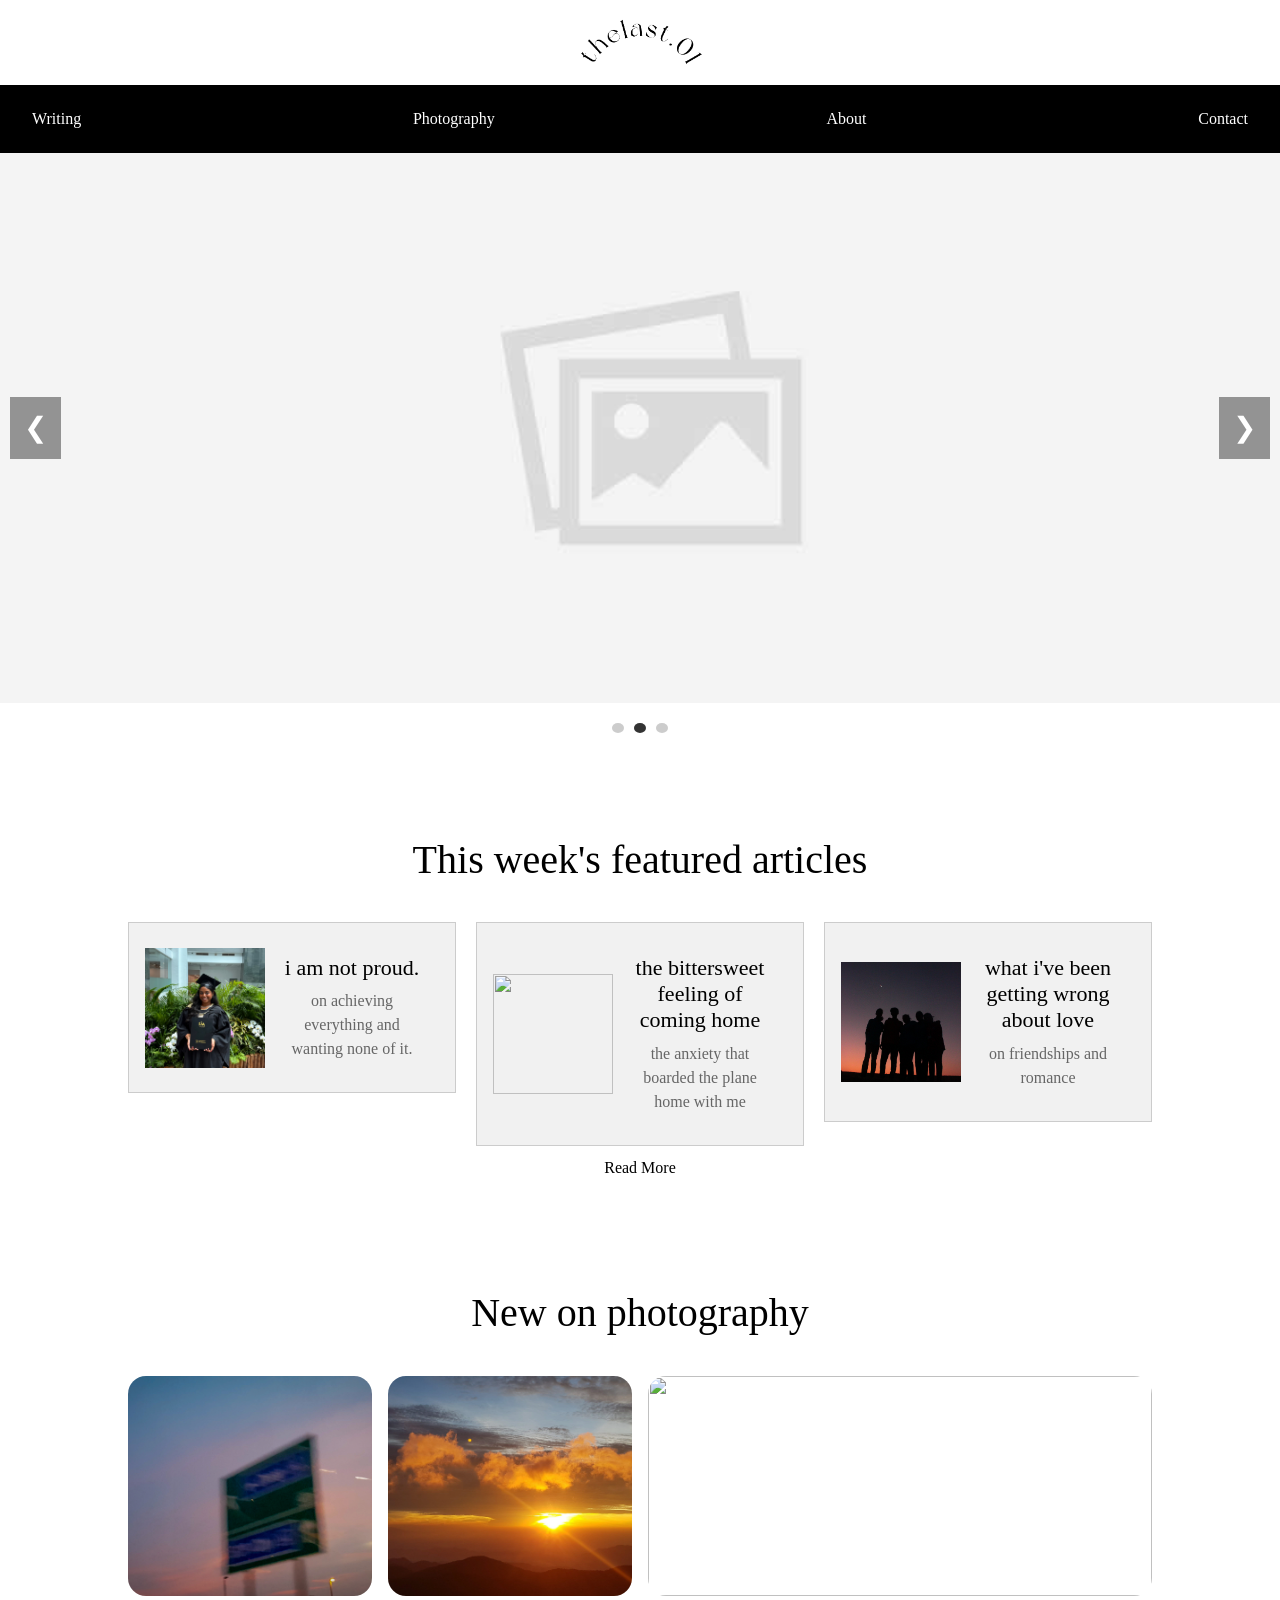
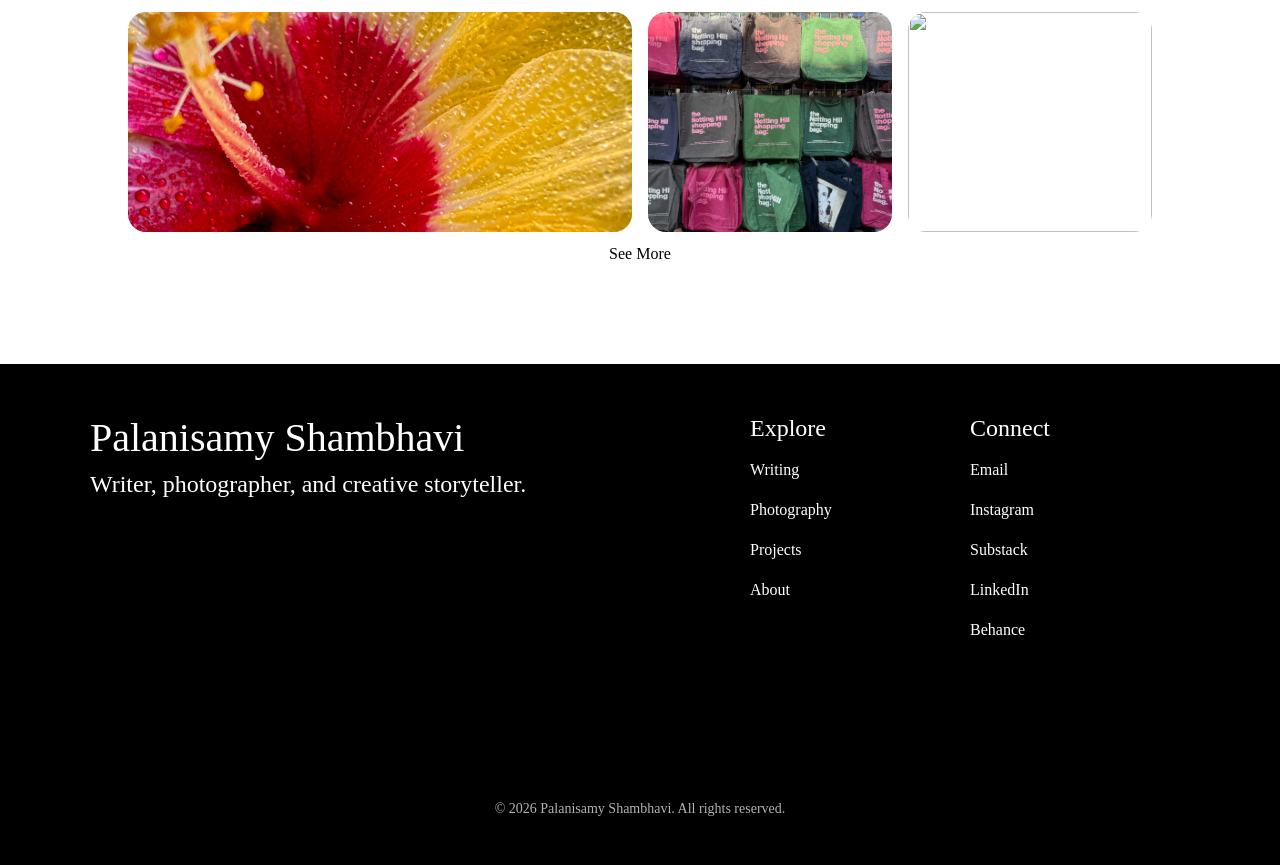
==== index.html @ 834d8fad "minor" ====
<!DOCTYPE html>
<html lang="en">
  <head>
    <meta charset="utf-8"/>
    <meta name="viewport" content="width=device-width, initial-scale=1">
    <!--Page title & logo-->
    <title> Home | TheLast.01 </title>
    <link rel="icon" type="image/png" href="assets/logos/favicon.png">
    <!--Stylesheet Import-->
      <!-- js import -->
      <!-- <script src="index.js"></script> -->
      <!-- css import -->
      <link href="universalJSCSSfiles/styles.css" rel="stylesheet"/>
      <!-- css import for navbar -->
      <link href="universalJSCSSfiles/navbar.css" rel="stylesheet"/>
      <!-- css import for footer -->
      <link href="universalJSCSSfiles/footer.css" rel="stylesheet"/>
      <!-- BOOTSTRAP -->
      <link rel="stylesheet" href="https://cdn.jsdelivr.net/npm/bootstrap@4.6.1/dist/css/bootstrap.min.css">
      <script src="https://cdn.jsdelivr.net/npm/jquery@3.6.0/dist/jquery.slim.min.js"></script>
      <script src="https://cdn.jsdelivr.net/npm/popper.js@1.16.1/dist/umd/popper.min.js"></script>
      <script src="https://cdn.jsdelivr.net/npm/bootstrap@4.6.1/dist/js/bootstrap.bundle.min.js"></script>
      <!-- for navbar-->
      <!-- <link rel="stylesheet" href="https://cdnjs.cloudflare.com/ajax/libs/font-awesome/4.7.0/css/font-awesome.min.css"> -->
  </head>

  <body>
    <div>

      <!-- duplicate across ALL index.html pages -->
      <div>
        <!-- logo at the top of the page -->
        <div>
          <a href="index.html">
            <img src="assets/logos/websiteLogo.png" alt="" class="site-logo">
          </a>
        </div>

        <!-- introduce other pages in navBar-->
        <div></div>
        <nav>
          <ul class="navbar">
            <!-- might not include the following page later -->
            <!-- <a href="resume/index.html">resume</a> -->
            <li><a href="writing/index.html">Writing</a></li>
            <li><a href="photography/index.html">Photography</a></li>
            <!-- <li class="dropdown">
              <a href="projects/index.html">Projects</a>
              <div class="dropdown-content">
                <a href="#">Link 1</a>
                <a href="#">Link 2</a>
                <a href="#">Link 3</a>
              </div>
            </li> -->
            <li><a href="about/index.html">About</a></li>
            <li><a href="contact/index.html">Contact</a></li>
          </ul>
        </nav>
      </div>


      <!-- carousel -->
      <div class="carousel">

        <div class="carousel-track">

          <a class="slide" href="writing/index.html">
            <img src="placeholder.jpg" alt="">
          </a>

          <a class="slide" href="photography/index.html">
            <img src="placeholder.jpg" alt="">
          </a>

          <a class="slide" href="projects/index.html">
            <img src="placeholder.jpg" alt="">
          </a>

        </div>

        <button class="arrow prev">&#10094;</button>
        <button class="arrow next">&#10095;</button>

      </div>
      <div class="carousel-dots"></div>
      <!-- js import -->
      <script src="carousel.js"></script>

      <!-- rearrange writing, photography, and projects section as you deem fit -->
      <!-- best writing -->

      <div class="main-body">
        <div class="gap-format"></div>

        <div class="homepage-sections">
          <h1>This week's featured articles</h1>
        </div>

        <div class="writing-grid">

          <a href="writing/index.html">
          <div class="writing-pair">
            <img src="writing/assets/IMG_5213.jpeg">
            <div class="writing-desc">
              <h4>i am not proud.</h4>
              <h4> </h4>
              <p>on achieving everything and wanting none of it.</p>
            </div>
          </div>
        </a>

        <a href="writing/index.html">
          <div class="writing-pair">
            <img src="writing/assets/IMG_2825.jpg">
            <div class="writing-desc">
              <h4>the bittersweet feeling of coming home</h4>
              <p>the anxiety that boarded the plane home with me</p>
            </div>
          </div>
        </a>

          <a href="writing/index.html">
          <div class="writing-pair">
            <img src="writing/assets/IMG_9110.jpg">
            <div class="writing-desc">
              <h4>what i've been getting wrong about love</h4>
              <p>on friendships and romance</p>
            </div>
          </div>
        </a>

        </div>

<div class="see-more">
        <a href="writing/index.html">
          <p> Read More </p>
        </a>
      </div>

        <!-- best photography -->
        <!-- limit to 5 photos for now -->
        <!-- follow same layout of 1 portrait, 4 landscapes -->
        <div class="gap-format"></div>
        <div class="homepage-sections">
          <h1>New on photography</h1>
        </div>
        <!-- add the featured images and respective links -->
        <section class="featured-grid">

          <!-- row 1 -->
          <div class="photo square">
            <img src="photography/assets/9.jpg">
          </div>

          <div class="photo square">
            <img src="photography/assets/12.jpg">
          </div>

          <div class="photo landscape">
            <img src="photography/assets/14.jpg">
          </div>

          <!-- row 2 -->
          <div class="photo landscape">
            <img src="photography/assets/32.jpg">
          </div>

          <div class="photo square">
            <img src="photography/assets/20.jpeg">
          </div>

          <div class="photo square">
            <img src="photography/assets/29.jpg">
          </div>

        </section>

        <div class="see-more">
                <a href="photography/index.html">
                  <p> See More </p>
                </a>
              </div>

              <div class="gap-format"></div>


        <!-- best projects -->
        <!-- <div class="homepage-sections">
          <h1>Latest Projects</h1>
        </div>
        <div class="projects-grid">
          <a>
            <img src="placeholder.jpg" alt="">
            <h5>caption</h5>
          </a>
          <a>
            <img src="placeholder.jpg" alt="">
            <h5>caption</h5>
          </a>
          <a>
            <img src="placeholder.jpg" alt="">
            <h5>caption</h5>
          </a>
        </div>
        <div>
          <a href="projects/index.html"><h4> explore more  </h4></a>
        </div> -->

        <!-- contact -->
        <!-- <div class="homepage-sections">
          <h1>Talk To Me</h1>
        </div>
        <h4>email</h4> -->
      </div>


    </div>

  </body>

  <footer class="footer">

    <div class="footer-container">

      <div class="footer-column">
        <h1>Palanisamy Shambhavi</h1>
        <h4>Writer, photographer, and creative storyteller.</h4>
      </div>

      <div class="footer-column explore">
        <h4>Explore</h4>
          <p><a href="/writing">Writing</a></p>
          <p><a href="/photography">Photography</a></p>
          <p><a href="/projects">Projects</a></p>
          <p><a href="/about">About</a></p>
      </div>

      <div class="footer-column connect">
        <h4>Connect</h4>
          <p><a href="mailto:p.shambhavi.01@gmail.com">Email</a></p>
          <p><a href="https://www.instagram.com/thelast.01?igsh=a3dubzdybmFxbXIz">Instagram</a></p>
          <p><a href="https://substack.com/@theangrydaughter/posts">Substack</a></p>
          <p><a href="https://www.linkedin.com/in/shambhavi912/">LinkedIn</a></p>
          <p><a href="https://www.behance.net/shambhapalanis">Behance</a></p>
      </div>



    </div>

    <!-- <div class="socials">
      <img src="assets/socialMedia/email.png" alt="">
      <img src="assets/socialMedia/linkedin.png" alt="">
      <img src="assets/socialMedia/instagram.png" alt="">
      <img src="assets/socialMedia/youtube.png" alt="">
    </div> -->

    <div class="footer-bottom">
      <p>© 2026 Palanisamy Shambhavi. All rights reserved.</p>
    </div>

  </footer>

</html>
---- universalJSCSSfiles/styles.css ----
/* apply across all pages */
*
{
  font-family: serif, Times New Roman, Georgia;
  color: black;
  text-align: center;
  box-sizing: border-box;
}
body {
  font-family: "Inter", sans-serif;
  /* scolor: #1a1a1a; */
  line-height: 1.6;
  margin: 0;
  padding: 0;
  overflow-x: hidden;/* optional: hides horizontal overflow */
}

h1, h2, h3 {
  font-family: "Dream Avenue", serif;
}

html
{
  scroll-behavior: smooth;
  height: 100%;
  margin: 0;
  padding: 0;
  overflow-x: hidden;/* optional: hides horizontal overflow */
}


/* website logo styling */
.site-logo {
  width: 10%;   /* adjust size */
  height: auto;   /* keeps proportions */
}

/* carousel styling */
.carousel {
  position: relative;
  width: 100%;
  overflow: hidden;
}

.carousel-track {
  display: flex;
  scroll-behavior: smooth;
  overflow-x: hidden;

}


.slide {
  min-width: 100%;

  flex-shrink: 0;

}

.slide img {
  width: 100%;
  height: 550px;
  object-fit: cover;
  display: block;
}

/* arrows */

.arrow {
  position: absolute;
  top: 50%;
  transform: translateY(-50%);
  font-size: 28px;
  background: rgba(0,0,0,0.4);
  color: white;
  border: none;
  padding: 10px 14px;
  cursor: pointer;
}

.prev { left: 10px; }
.next { right: 10px; }

/* dots */

.carousel-dots {
  display: flex;
  justify-content: center;
  margin: 15px 0;
}

.carousel-dots button {
  width: 10px;
  height: 10px;
  border-radius: 50%;
  border: none;
  margin: 5px;
  background: #ccc;
  cursor: pointer;
}

.carousel-dots button.active {
  background: #333;
}



            .main-body
            {
              width: 80%;
              margin: 0 auto;

            }
            .gap-format
            {
              /* background: pink; */
              padding-top: 8vh;
            }

/* homepage sections styling */
            .homepage-sections{
              width: 100%;
              /* border-top: 1px solid grey;
              border-bottom: 1px solid grey; */
              padding: 1%;
              padding-bottom: 3%;
            /* margin: 1%; */
            /* background: blue; */
            }


/* final writing styling */
        .writing-grid {
          display: grid;
          grid-template-columns: repeat(3, 1fr);
          gap: 20px;
          /* background: yellow; */
          /* margin: 1%; */
        }

        .writing-pair {
          display: grid;
          grid-template-columns: 120px 1fr;
          align-items: center;

          border: 1px solid #ccc;
          padding: 5%;
          background-color: #f1f1f1;

          overflow: hidden;
        }

        .writing-pair:hover {
          border-color: red;
        }

        .writing-pair img {
          width: 120px;
          height: 120px;
          object-fit: cover;
          display: block;
        }

        .writing-desc {
          padding: 15px;
          text-align: left;
        }

        .writing-desc h4 {
          margin: 0 0 8px;
          font-size: 22px;
        }

        .writing-desc p {
          margin: 0;
          font-size: 16px;
          color: #666;
        }

        .see-more
        {
          padding: 1%;

          /* background: pink; */
        }




/* final image styling */
            .featured-grid {
              display: grid;

              grid-template-columns: repeat(4, 1fr);
              grid-auto-rows: 220px;

              gap: 16px;

              /* background: purple; */
            }

            /* image cards */
            .photo {
              overflow: hidden;
              border-radius: 18px;
            }

            /* images */
            .photo img {
              width: 100%;
              height: 100%;
              object-fit: cover;

              display: block;

              transition: transform 0.4s ease;
            }

            .photo:hover img {
              transform: scale(1.05);
            }

            /* shapes */

            .square {
              grid-column: span 1;
            }

            .landscape {
              grid-column: span 2;
            }





/* projects grid styling */
/* .projects-grid
{
  display: grid;
  gap: 5%;
  grid-template-columns: auto auto auto;
  padding-top: 20px;
  padding-bottom: 50px;
}
.projects-grid img {
  width: 100%;
} */





/* about page */
/* .about-page{
  max-width:1100px;
  margin:auto;
  padding:60px 20px;
  line-height:1.6;
}

.about-hero{
  text-align:center;
  margin-bottom:60px;
}

.about-hero h1{
  font-size:42px;
  margin-bottom:10px;
}

.about-hero p{
  font-size:18px;
  color:#666;
}

.about-content{
  display:flex;
  gap:50px;
  align-items:center;
  margin-bottom:70px;
}

.about-image img{
  width:300px;
  border-radius:6px;
}

.about-text h2{
  margin-bottom:15px;
}

.about-text p{
  margin-bottom:15px;
  color:#444;
}

.about-work{
  display:grid;
  grid-template-columns:repeat(3,1fr);
  gap:40px;
}

.work-item h3{
  margin-bottom:10px;
}

.work-item p{
  color:#555;
}


@media(max-width:900px){

.about-content{
  flex-direction:column;
  text-align:center;
}

.about-work{
  grid-template-columns:1fr;
}

} */


/* contact page */
/* .contact-page {
  padding: 80px 20px;
}

.contact-container {
  max-width: 700px;
  margin: auto;
}

.contact-container h1 {
  font-size: 36px;
  margin-bottom: 15px;
}

.contact-intro {
  margin-bottom: 40px;
  color: #555;
  line-height: 1.6;
}


.contact-links {
  display: flex;
  flex-direction: column;
  gap: 20px;
}

.contact-item {
  display: block;
  padding: 20px;
  border: 1px solid #eee;
  text-decoration: none;
  color: black;
  transition: 0.2s;
}

.contact-item span {
  display: block;
  font-size: 14px;
  color: #666;
  margin-top: 5px;
}

.contact-item:hover {
  background: #f6f6f6;
  transform: translateX(4px);
} */
---- universalJSCSSfiles/navbar.css ----
/* apply across all pages */
*
{
  font-family: serif, Times New Roman, Georgia;
  color: black;
  text-align: center;
}
html
{
  scroll-behavior: smooth;
  height: 100%;
}

/* navigation bar styling */
.navbar {
  list-style-type: none;
  margin: 0;
  padding: 0;
  background-color: black;
  display: flex;
  position: fixed;
  top: 0;
  width: 100%;
}

.navbar li a {
  display: block;
  color: white;
  padding: 14px 16px;
  text-decoration: none;
}

li {
  float: left;
}

/* this isnt working though, check it later */
@media screen and (max-width: 600px) {
  ul.navbar li.right,
  ul.navbar li {float: none;}
}

li a, .dropbtn {
  display: inline-block;
  color: white;
  text-align: center;
  padding: 14px 16px;
  text-decoration: none;
}

li a:hover, .dropdown:hover .dropbtn {
  background-color: grey;
}

li.dropdown {
  display: inline-block;
}

.dropdown-content {
  display: none;
  position: absolute;
  background-color: #f9f9f9;
  min-width: 160px;
  box-shadow: 0px 8px 16px 0px rgba(0,0,0,0.2);
  z-index: 1;
}

.dropdown-content a {
  /* fontColor: red; */
  padding: 12px 16px;
  text-decoration: none;
  display: block;
  text-align: left;
}

.dropdown-content a:hover {background-color: yellow;}

.dropdown:hover .dropdown-content {
  display: block;
}
---- universalJSCSSfiles/footer.css ----
.footer {
  background-color: black;
  color: white;
  padding: 50px 0px 30px 0px;
  text-align: left !important; /* forces it */
}

.footer-container {
  max-width: 1100px;
  margin: auto;
  display: flex;
  justify-content: space-between;
}

.footer-container h1,
.footer-container h4,
.footer-container p,
.footer-container li,
.footer-container a,
.footer-bottom p {
  color: white;
}

.footer-column{
  background-color: black;
  width: 60%;
  text-align: left !important;
}
.footer-column,
.footer-column.explore,
.footer-column.connect
{
margin-bottom: 100px; /* adds 20px space below only */
}
.footer-column * {
  text-align: left; /* aligns everything inside, including grid children */
}

.footer-column ul li {
  text-align: left;
}
.footer-column h3,
.footer-column h4 {
  margin-bottom: 15px;
}

.footer-column p {
  max-width: 250px;
}

.footer-column ul {
  list-style: none;
  padding: 0;
  margin: 0;
}
.footer-column li {
  margin-bottom: 8px;
}

.footer-column a {
  color: white;
  text-decoration: none;
}

.footer-column a:hover {
  text-decoration: underline;
}

.footer-column.explore{
  background-color: black;
  width: 20%;
}
/* Explore section: everything in one row */
.footer-column.explore ul {
  display: grid;
  /* grid-template-columns: repeat(4, auto); */
  gap: 30px;
}

.footer-column.connect{
  background-color: black;
  width: 20%;
}
/* Connect section: 3 items first row, 2 second row */
.footer-column.connect ul {
  display: grid;
  /* grid-template-columns: repeat(3, auto); */
  gap: 30px;
}

.footer-bottom {
  text-align: center;
  margin-top: 40px;
  font-size: 14px;
  opacity: 0.7;
}
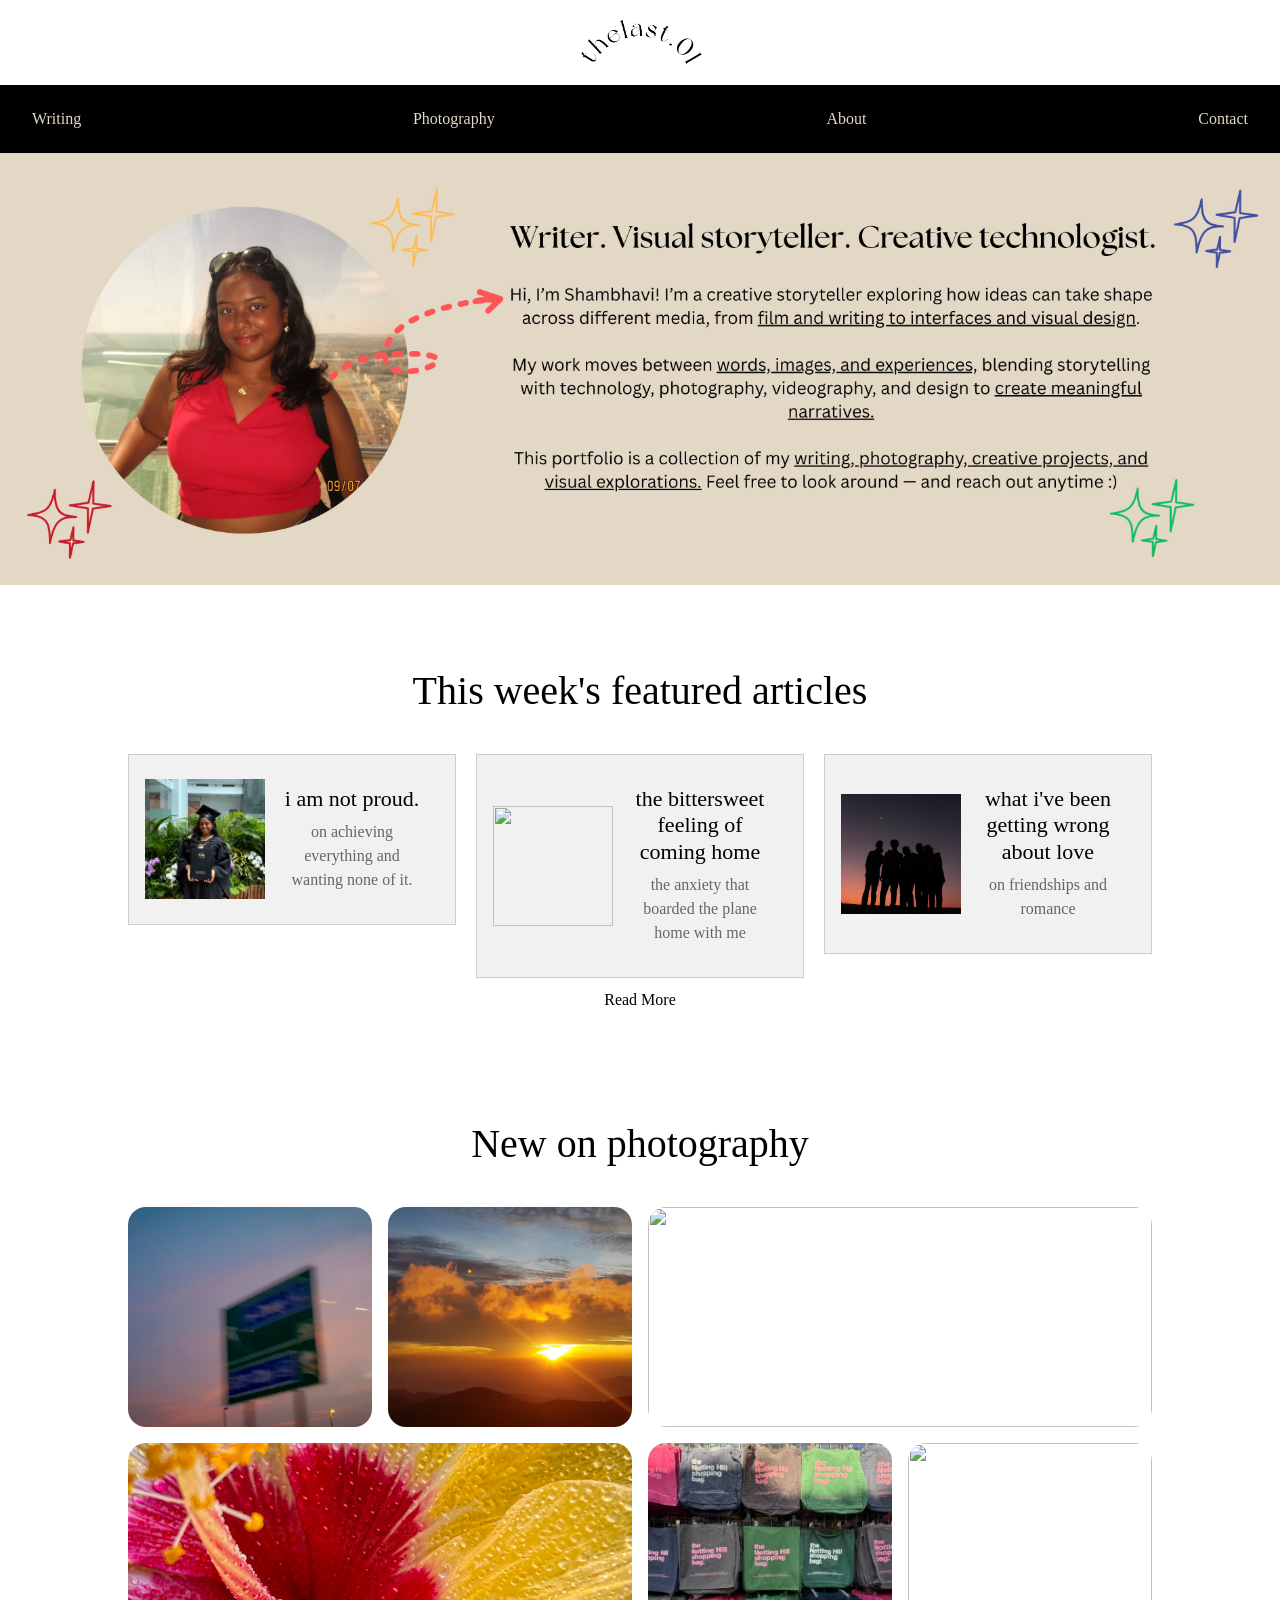
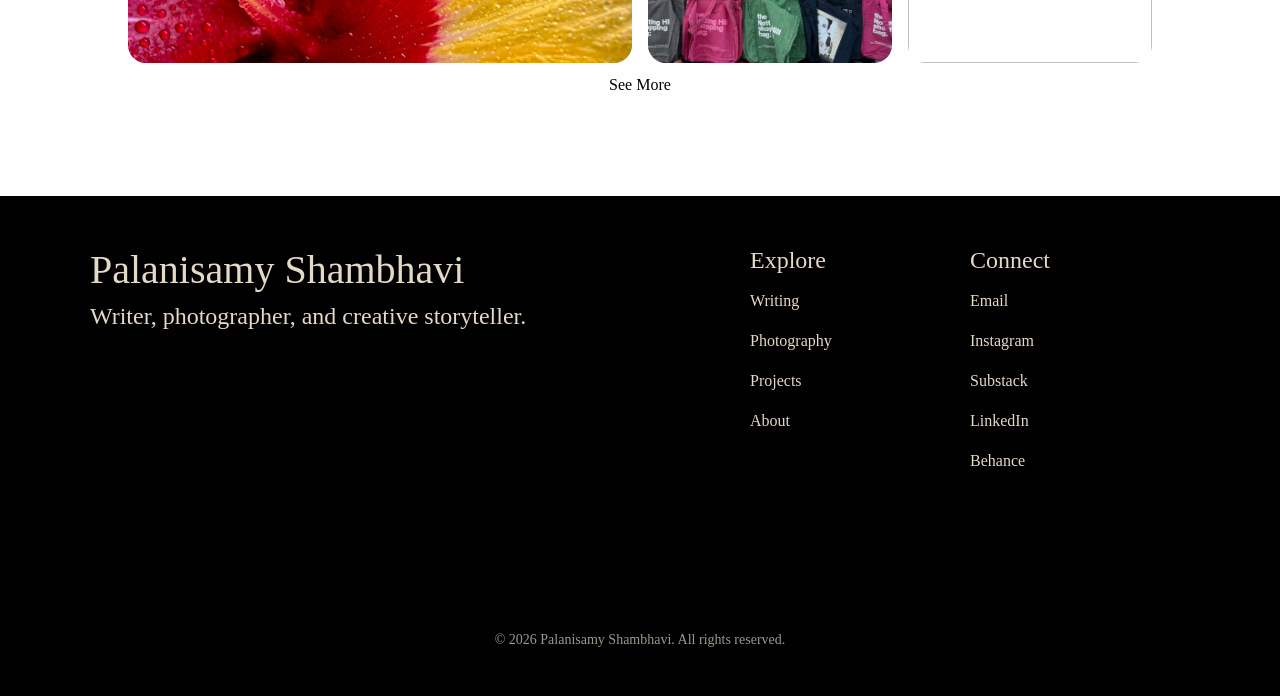
==== commit 586c3e90: "homepage edits added banner edited colour scheme" ====
--- a/index.html
+++ b/index.html
@@ -61,12 +61,12 @@
 
 
       <!-- carousel -->
-      <div class="carousel">
+      <!-- <div class="carousel">
 
         <div class="carousel-track">
 
           <a class="slide" href="writing/index.html">
-            <img src="placeholder.jpg" alt="">
+            <img src="banner.png" alt="">
           </a>
 
           <a class="slide" href="photography/index.html">
@@ -84,8 +84,11 @@
 
       </div>
       <div class="carousel-dots"></div>
-      <!-- js import -->
-      <script src="carousel.js"></script>
+      <script src="carousel.js"></script> -->
+
+      <div class="homepageImage">
+        <img src="banner.jpeg" alt="Homepage banner">
+      </div>
 
       <!-- rearrange writing, photography, and projects section as you deem fit -->
       <!-- best writing -->
--- a/universalJSCSSfiles/styles.css
+++ b/universalJSCSSfiles/styles.css
@@ -103,8 +103,17 @@
   background: #333;
 }
 
-
-
+            .homepageImage {
+              width: 100%;
+              overflow: hidden;
+            }
+
+            .homepageImage img {
+              width: 100%;
+              height: auto;
+              display: block;
+              object-fit: contain;
+            }
             .main-body
             {
               width: 80%;
--- a/universalJSCSSfiles/navbar.css
+++ b/universalJSCSSfiles/navbar.css
@@ -25,7 +25,7 @@
 
 .navbar li a {
   display: block;
-  color: white;
+  color: #e4d8c6;
   padding: 14px 16px;
   text-decoration: none;
 }
@@ -42,7 +42,7 @@
 
 li a, .dropbtn {
   display: inline-block;
-  color: white;
+  color: #e4d8c6;
   text-align: center;
   padding: 14px 16px;
   text-decoration: none;
--- a/universalJSCSSfiles/footer.css
+++ b/universalJSCSSfiles/footer.css
@@ -3,7 +3,7 @@
 
 .footer {
   background-color: black;
-  color: white;
+  color: #e4d8c6;
   padding: 50px 0px 30px 0px;
   text-align: left !important; /* forces it */
 }
@@ -21,7 +21,7 @@
 .footer-container li,
 .footer-container a,
 .footer-bottom p {
-  color: white;
+  color: #e4d8c6;
 }
 
 .footer-column{
@@ -61,7 +61,7 @@
 }
 
 .footer-column a {
-  color: white;
+  color: #e4d8c6;
   text-decoration: none;
 }
 
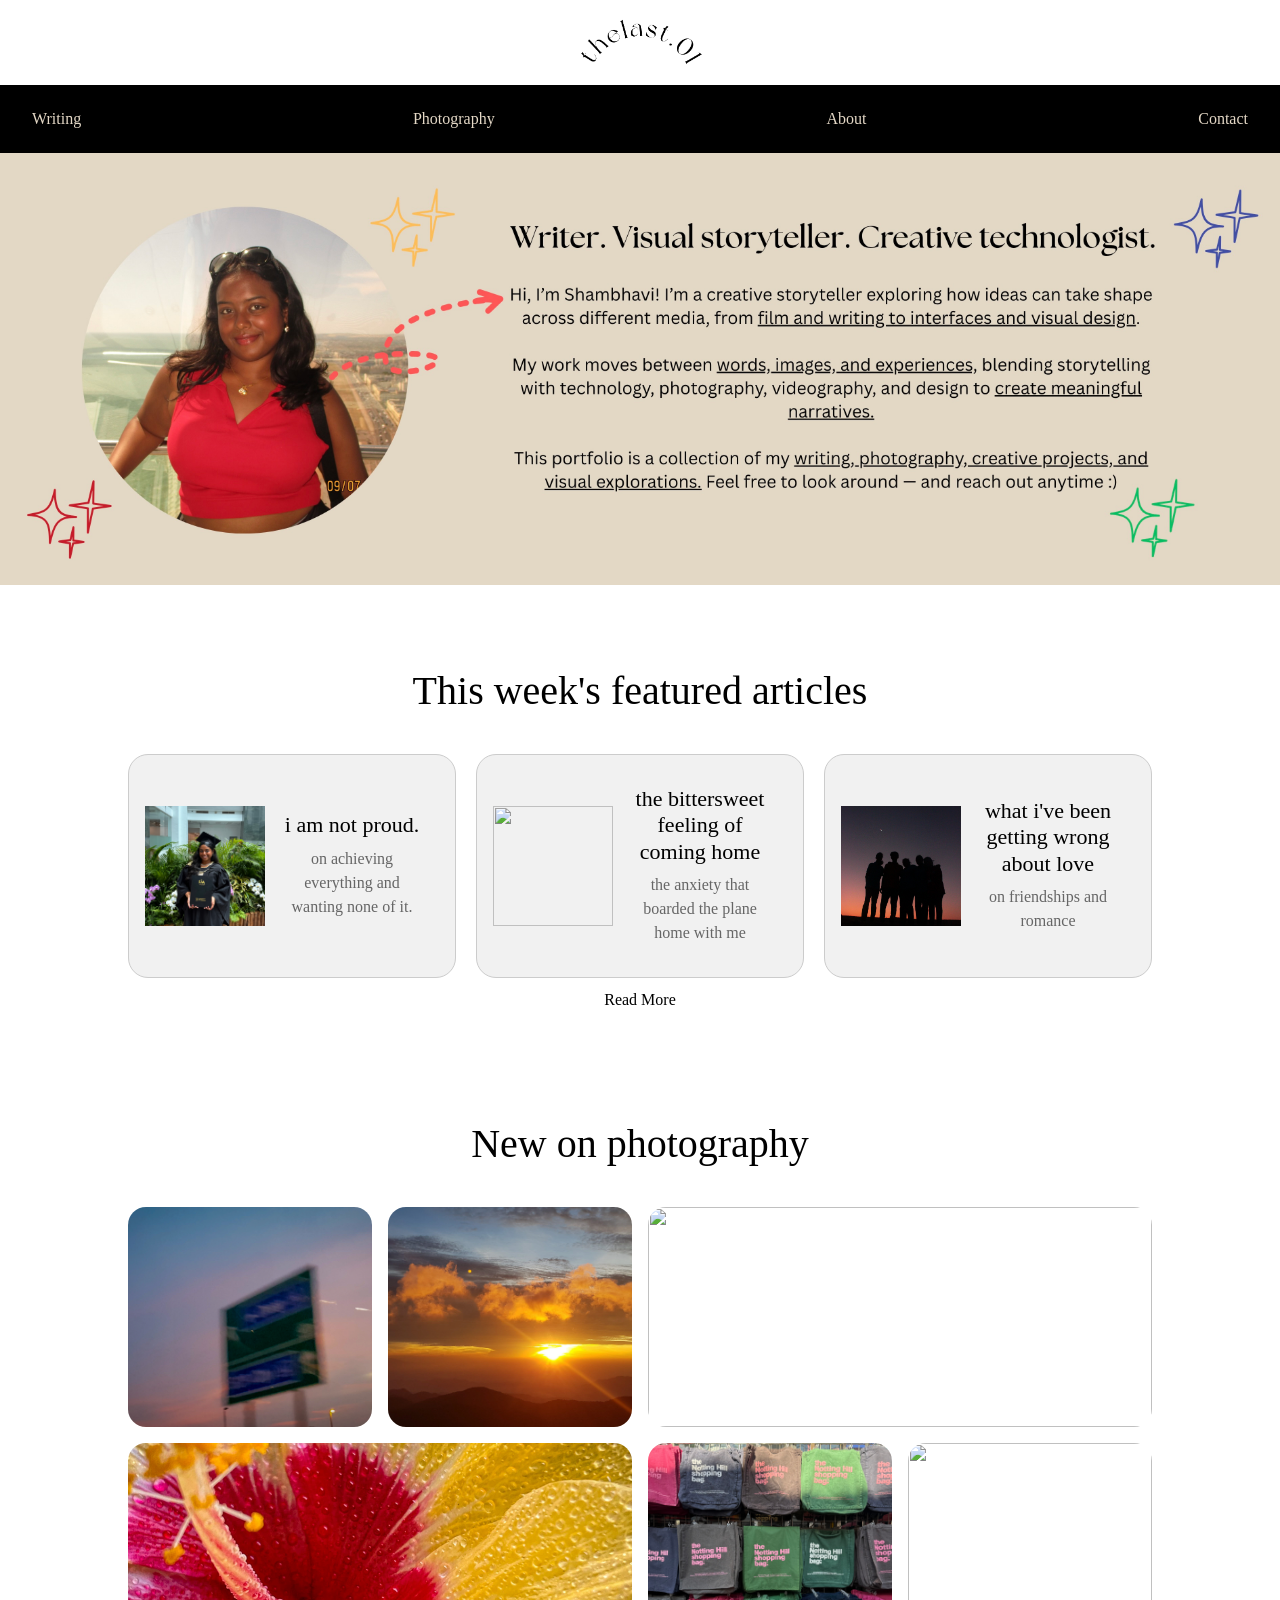
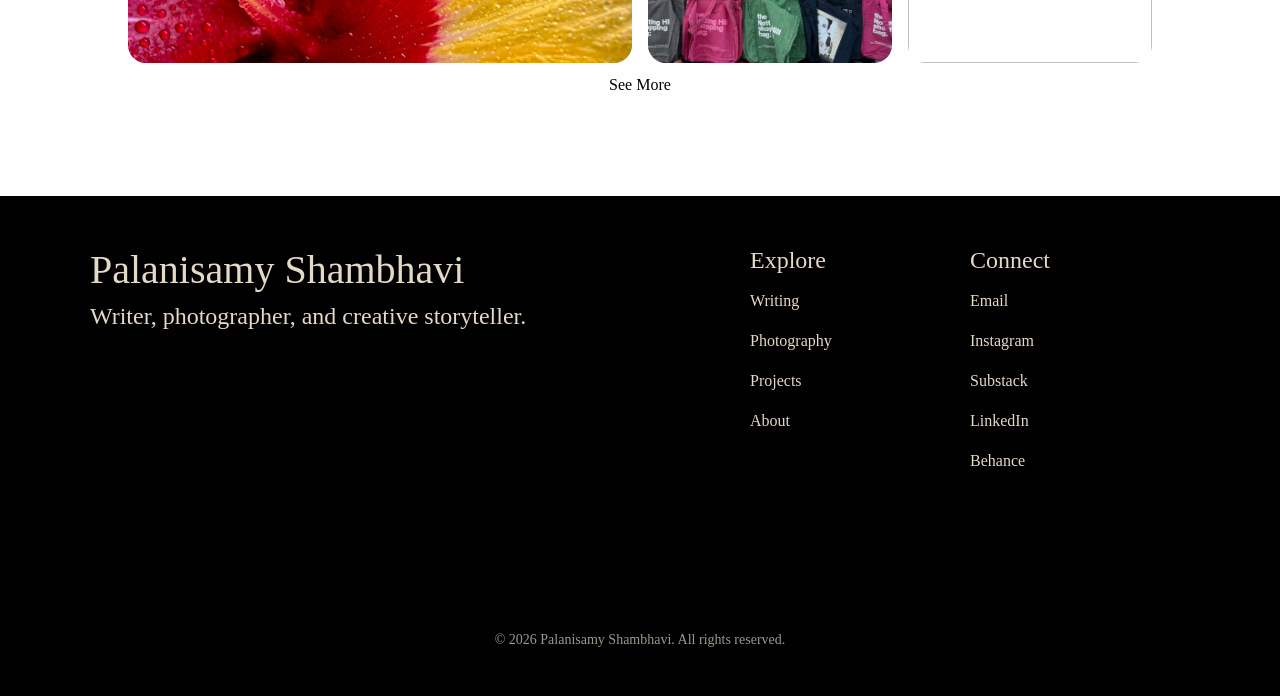
==== commit 9fb04f95: "more homepage edits" ====
--- a/index.html
+++ b/index.html
@@ -9,7 +9,7 @@
     <link rel="icon" type="image/png" href="assets/logos/favicon.png">
     <!--Stylesheet Import-->
       <!-- js import -->
-      <!-- <script src="index.js"></script> -->
+      <script src="index.js"></script>
       <!-- css import -->
       <link href="universalJSCSSfiles/styles.css" rel="stylesheet"/>
       <!-- css import for navbar -->
@@ -102,38 +102,49 @@
 
         <div class="writing-grid">
 
-          <a href="writing/index.html">
-          <div class="writing-pair">
+          <div class="writing-pair" data-id="0">
             <img src="writing/assets/IMG_5213.jpeg">
             <div class="writing-desc">
               <h4>i am not proud.</h4>
-              <h4> </h4>
               <p>on achieving everything and wanting none of it.</p>
             </div>
           </div>
-        </a>
-
-        <a href="writing/index.html">
-          <div class="writing-pair">
+
+          <div class="writing-pair" data-id="1">
             <img src="writing/assets/IMG_2825.jpg">
             <div class="writing-desc">
               <h4>the bittersweet feeling of coming home</h4>
               <p>the anxiety that boarded the plane home with me</p>
             </div>
           </div>
-        </a>
-
-          <a href="writing/index.html">
-          <div class="writing-pair">
+
+          <div class="writing-pair" data-id="2">
             <img src="writing/assets/IMG_9110.jpg">
             <div class="writing-desc">
               <h4>what i've been getting wrong about love</h4>
               <p>on friendships and romance</p>
             </div>
           </div>
-        </a>
-
-        </div>
+
+        </div>
+
+        <div id="modal" class="modal">
+  <div class="modal-content">
+
+    <span id="closeBtn" class="close">&times;</span>
+
+    <h2 id="modalTitle"></h2>
+    <p id="modalSubtitle" class="subtitle"></p>
+    <p id="modalDate" class="date"></p>
+    <div id="modalBody"></div>
+
+    <a id="modalLink" target="_blank" class="cta">
+      Read on Substack →
+    </a>
+
+  </div>
+</div>
+
 
 <div class="see-more">
         <a href="writing/index.html">
@@ -150,31 +161,37 @@
         </div>
         <!-- add the featured images and respective links -->
         <section class="featured-grid">
-
+<!-- the captions arent working -->
           <!-- row 1 -->
           <div class="photo square">
             <img src="photography/assets/9.jpg">
+            <div class="caption">Caption 1</div>
           </div>
 
           <div class="photo square">
             <img src="photography/assets/12.jpg">
+            <div class="caption">Caption 2</div>
           </div>
 
           <div class="photo landscape">
             <img src="photography/assets/14.jpg">
+            <div class="caption">Caption 3</div>
           </div>
 
           <!-- row 2 -->
           <div class="photo landscape">
             <img src="photography/assets/32.jpg">
+            <div class="caption">Caption 4</div>
           </div>
 
           <div class="photo square">
             <img src="photography/assets/20.jpeg">
+            <div class="caption">Caption 5</div>
           </div>
 
           <div class="photo square">
             <img src="photography/assets/29.jpg">
+            <div class="caption">Caption 6</div>
           </div>
 
         </section>
--- a/universalJSCSSfiles/styles.css
+++ b/universalJSCSSfiles/styles.css
@@ -151,6 +151,7 @@
           display: grid;
           grid-template-columns: 120px 1fr;
           align-items: center;
+          border-radius: 20px;
 
           border: 1px solid #ccc;
           padding: 5%;
@@ -160,7 +161,9 @@
         }
 
         .writing-pair:hover {
-          border-color: red;
+          border: 5px solid #ccc;
+          border-color: #e4d8c6;
+          border-radius: 20px;
         }
 
         .writing-pair img {
@@ -239,8 +242,20 @@
               grid-column: span 2;
             }
 
-
-
+            /* the caption styling isnt wokring lol */
+
+            .caption {
+              /* position: absolute;
+              bottom: 10px;
+              left: 10px; */
+
+              color: black;
+              font-size: 140px;
+
+              /* background: rgba(0,0,0,0.4); */
+              padding: 4px 8px;
+              /* border-radius: 4px; */
+            }
 
 
 /* projects grid styling */
@@ -381,3 +396,47 @@
   background: #f6f6f6;
   transform: translateX(4px);
 } */
+
+
+
+/* for the writing popuo modalLink */
+
+.modal {
+  position: fixed;
+  top: 0;
+  left: 0;
+
+  width: 100%;
+  height: 100%;
+
+  background: rgba(0,0,0,0.7);
+
+  display: none;
+
+  justify-content: center;
+  align-items: center;
+
+  z-index: 9999;
+}
+
+.modal.show {
+  display: flex;
+}
+
+.modal-content {
+  background: white;
+
+  width: 80%;
+  max-width: 700px;
+
+  padding: 2rem;
+
+  max-height: 90vh;
+
+  overflow-y: auto;
+}
+
+.close {
+  cursor: pointer;
+  font-size: 2rem;
+}
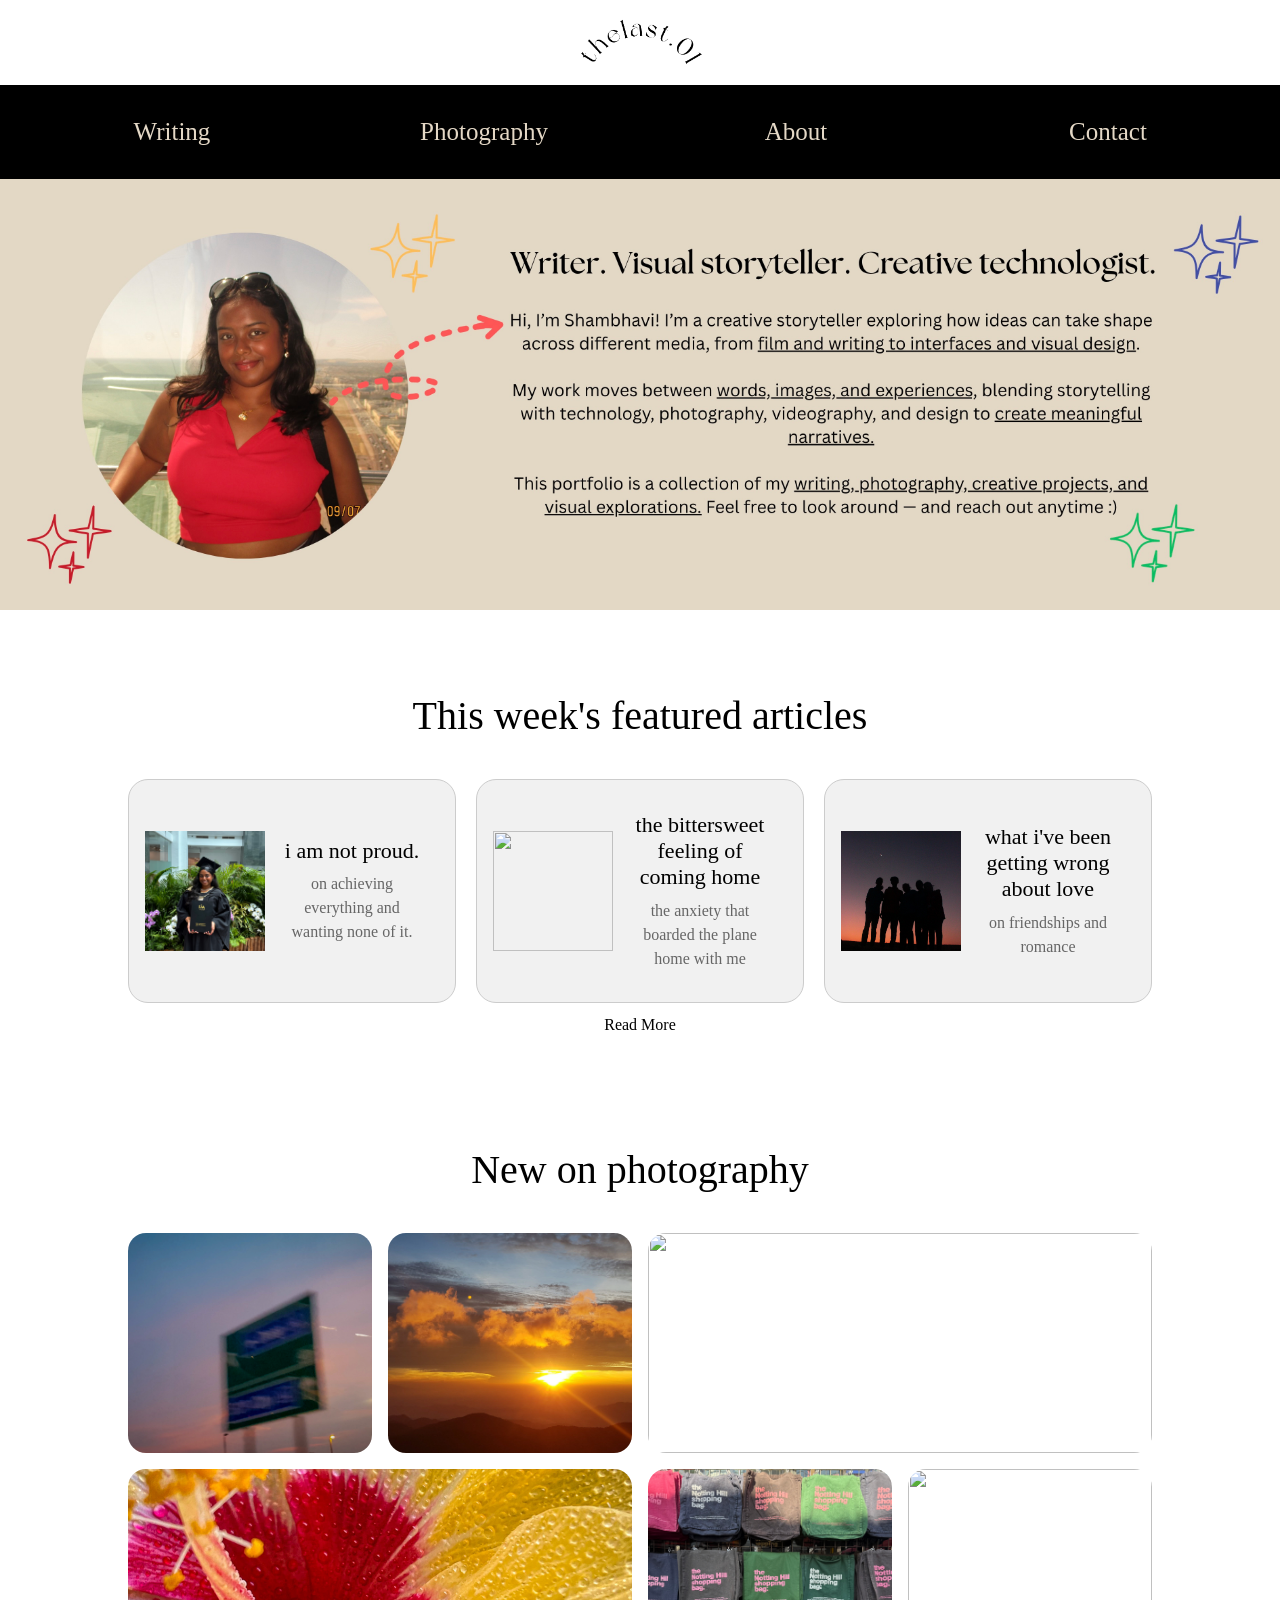
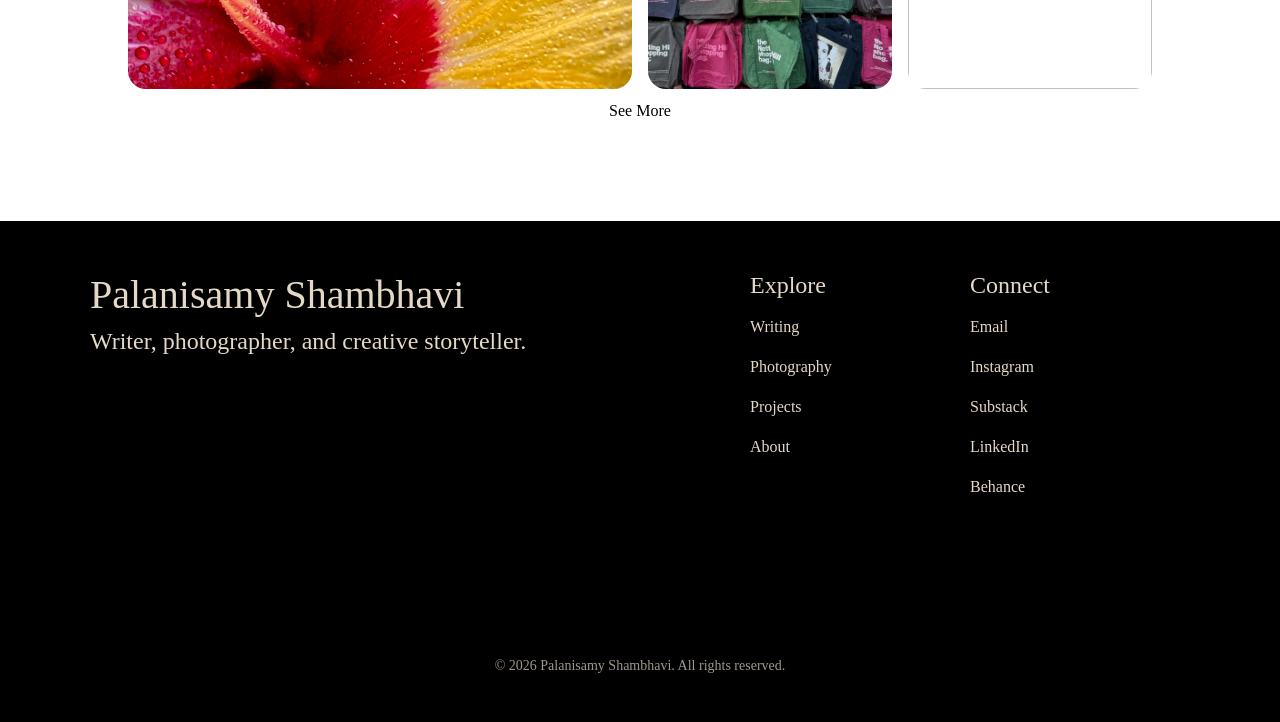
==== commit f7108abd: "code formatting" ====
--- a/index.html
+++ b/index.html
@@ -59,33 +59,6 @@
         </nav>
       </div>
 
-
-      <!-- carousel -->
-      <!-- <div class="carousel">
-
-        <div class="carousel-track">
-
-          <a class="slide" href="writing/index.html">
-            <img src="banner.png" alt="">
-          </a>
-
-          <a class="slide" href="photography/index.html">
-            <img src="placeholder.jpg" alt="">
-          </a>
-
-          <a class="slide" href="projects/index.html">
-            <img src="placeholder.jpg" alt="">
-          </a>
-
-        </div>
-
-        <button class="arrow prev">&#10094;</button>
-        <button class="arrow next">&#10095;</button>
-
-      </div>
-      <div class="carousel-dots"></div>
-      <script src="carousel.js"></script> -->
-
       <div class="homepageImage">
         <img src="banner.jpeg" alt="Homepage banner">
       </div>
@@ -153,15 +126,13 @@
       </div>
 
         <!-- best photography -->
-        <!-- limit to 5 photos for now -->
-        <!-- follow same layout of 1 portrait, 4 landscapes -->
         <div class="gap-format"></div>
         <div class="homepage-sections">
           <h1>New on photography</h1>
         </div>
         <!-- add the featured images and respective links -->
         <section class="featured-grid">
-<!-- the captions arent working -->
+          <!-- the captions arent working -->
           <!-- row 1 -->
           <div class="photo square">
             <img src="photography/assets/9.jpg">
@@ -204,34 +175,6 @@
 
               <div class="gap-format"></div>
 
-
-        <!-- best projects -->
-        <!-- <div class="homepage-sections">
-          <h1>Latest Projects</h1>
-        </div>
-        <div class="projects-grid">
-          <a>
-            <img src="placeholder.jpg" alt="">
-            <h5>caption</h5>
-          </a>
-          <a>
-            <img src="placeholder.jpg" alt="">
-            <h5>caption</h5>
-          </a>
-          <a>
-            <img src="placeholder.jpg" alt="">
-            <h5>caption</h5>
-          </a>
-        </div>
-        <div>
-          <a href="projects/index.html"><h4> explore more  </h4></a>
-        </div> -->
-
-        <!-- contact -->
-        <!-- <div class="homepage-sections">
-          <h1>Talk To Me</h1>
-        </div>
-        <h4>email</h4> -->
       </div>
 
 
@@ -265,16 +208,7 @@
           <p><a href="https://www.behance.net/shambhapalanis">Behance</a></p>
       </div>
 
-
-
     </div>
-
-    <!-- <div class="socials">
-      <img src="assets/socialMedia/email.png" alt="">
-      <img src="assets/socialMedia/linkedin.png" alt="">
-      <img src="assets/socialMedia/instagram.png" alt="">
-      <img src="assets/socialMedia/youtube.png" alt="">
-    </div> -->
 
     <div class="footer-bottom">
       <p>© 2026 Palanisamy Shambhavi. All rights reserved.</p>
--- a/universalJSCSSfiles/styles.css
+++ b/universalJSCSSfiles/styles.css
@@ -243,15 +243,12 @@
             }
 
             /* the caption styling isnt wokring lol */
-
             .caption {
               /* position: absolute;
               bottom: 10px;
               left: 10px; */
-
               color: black;
               font-size: 140px;
-
               /* background: rgba(0,0,0,0.4); */
               padding: 4px 8px;
               /* border-radius: 4px; */
--- a/universalJSCSSfiles/navbar.css
+++ b/universalJSCSSfiles/navbar.css
@@ -13,26 +13,57 @@
 
 /* navigation bar styling */
 .navbar {
-  list-style-type: none;
+  list-style: none;
   margin: 0;
   padding: 0;
+
   background-color: black;
+
   display: flex;
+  justify-content: space-evenly; /* equal spacing */
+  align-items: center;
+
   position: fixed;
   top: 0;
   width: 100%;
 }
 
+/* EACH NAV ITEM */
+.navbar li {
+  flex: 1; /* equal width */
+}
+
+/* LINKS */
 .navbar li a {
   display: block;
+
+  width: 100%;
+  padding: 20px 0;
+
   color: #e4d8c6;
-  padding: 14px 16px;
   text-decoration: none;
+  font-size: 25px;
+
+  transition: 0.3s;
 }
 
-li {
-  float: left;
+/* FULL BLOCK HOVER */
+.navbar li a:hover {
+  background-color: grey;
+  color: white;
 }
+
+
+/* MOBILE */
+@media (max-width: 768px) {
+
+  .navbar li a {
+    font-size: 14px;
+    padding: 10px 12px;
+  }
+
+}
+
 
 /* this isnt working though, check it later */
 @media screen and (max-width: 600px) {
@@ -41,7 +72,6 @@
 }
 
 li a, .dropbtn {
-  display: inline-block;
   color: #e4d8c6;
   text-align: center;
   padding: 14px 16px;
--- a/universalJSCSSfiles/footer.css
+++ b/universalJSCSSfiles/footer.css
@@ -1,6 +1,3 @@
-
-
-
 .footer {
   background-color: black;
   color: #e4d8c6;
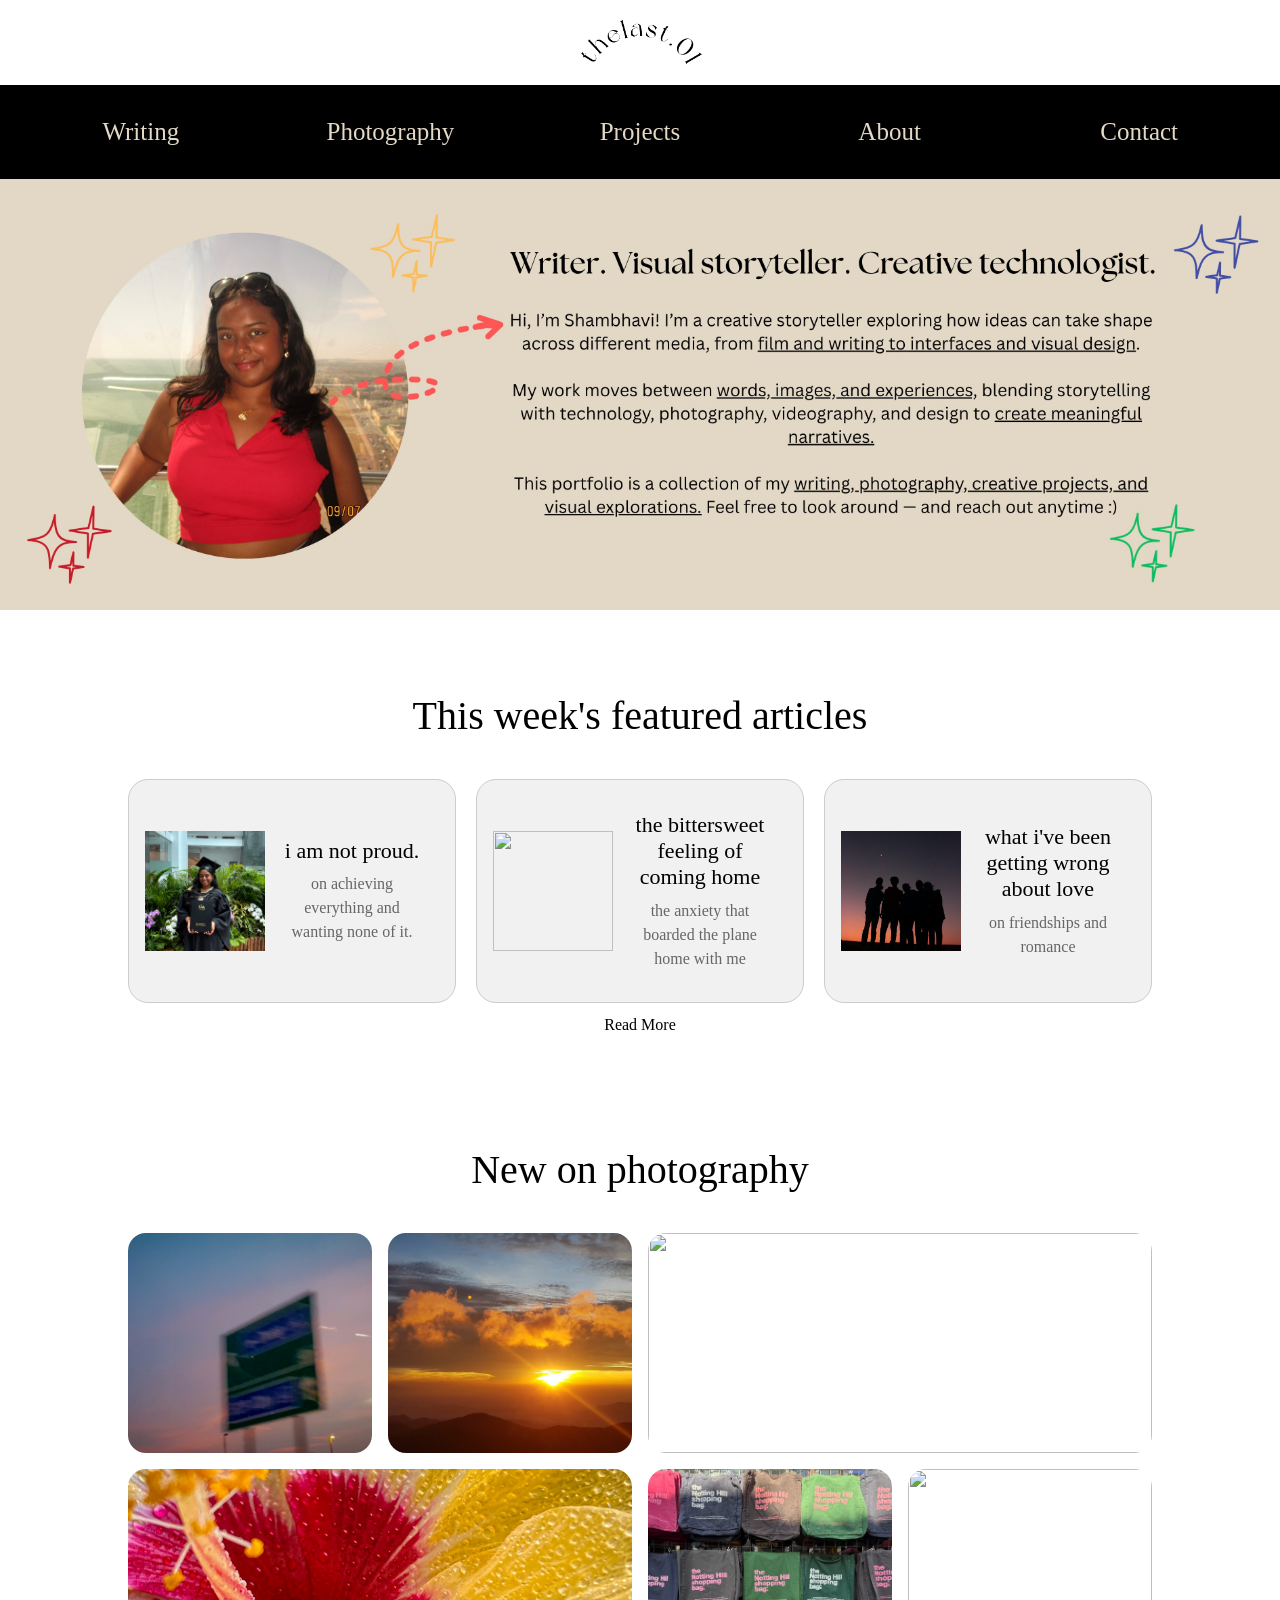
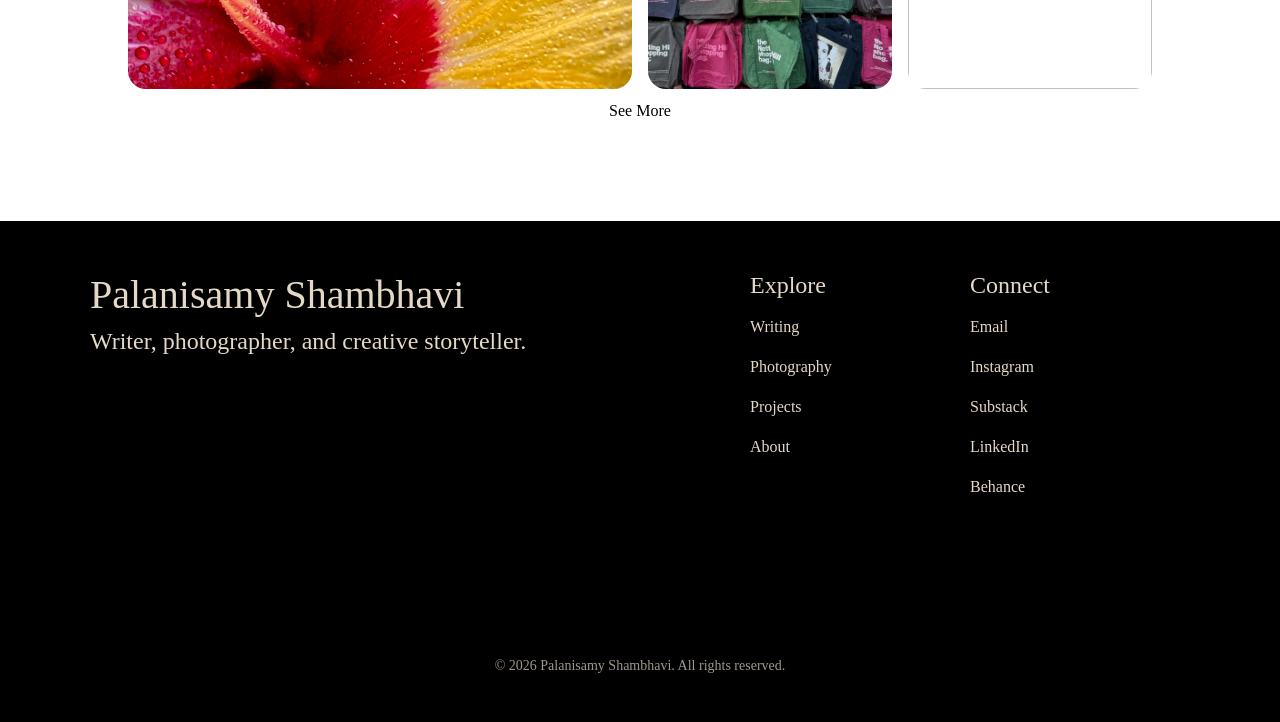
==== commit f4b2bd4f: "add projects page - added webpage for projects - adjusted navbar acorss all pages" ====
--- a/index.html
+++ b/index.html
@@ -11,6 +11,7 @@
       <!-- js import -->
       <script src="index.js"></script>
       <!-- css import -->
+      <link href="index.css" rel="stylesheet"/>
       <link href="universalJSCSSfiles/styles.css" rel="stylesheet"/>
       <!-- css import for navbar -->
       <link href="universalJSCSSfiles/navbar.css" rel="stylesheet"/>
@@ -45,14 +46,14 @@
             <!-- <a href="resume/index.html">resume</a> -->
             <li><a href="writing/index.html">Writing</a></li>
             <li><a href="photography/index.html">Photography</a></li>
-            <!-- <li class="dropdown">
+            <li class="dropdown">
               <a href="projects/index.html">Projects</a>
               <div class="dropdown-content">
-                <a href="#">Link 1</a>
-                <a href="#">Link 2</a>
-                <a href="#">Link 3</a>
+                <a href="projects/thelast01/index.html">Building TheLast.01</a>
+                <!-- <a href="#">Link 2</a>
+                <a href="#">Link 3</a> -->
               </div>
-            </li> -->
+            </li>
             <li><a href="about/index.html">About</a></li>
             <li><a href="contact/index.html">Contact</a></li>
           </ul>
--- a/index.css
+++ b/index.css
@@ -0,0 +1,217 @@
+/* ------------------- apply across all pages ------------------- */
+*
+{
+  font-family: serif, Times New Roman, Georgia;
+  color: black;
+  text-align: center;
+  box-sizing: border-box;
+}
+body
+{
+  font-family: "Inter", sans-serif;
+  line-height: 1.6;
+  margin: 0;
+  padding: 0;
+  overflow-x: hidden;
+}
+h1, h2, h3
+{
+  font-family: "Dream Avenue", serif;
+}
+html
+{
+  scroll-behavior: smooth;
+  height: 100%;
+  margin: 0;
+  padding: 0;
+  overflow-x: hidden;
+}
+/* website logo styling */
+.site-logo
+{
+  width: 10%;
+  height: auto;
+}
+
+
+
+/* ------------------- homepage sections styling ------------------- */
+.homepageImage
+{
+  width: 100%;
+  overflow: hidden;
+}
+.homepageImage img
+{
+  width: 100%;
+  height: auto;
+  display: block;
+  object-fit: contain;
+}
+.main-body
+{
+  width: 80%;
+  margin: 0 auto;
+}
+.gap-format
+{
+  /* background: pink; */
+  padding-top: 8vh;
+}
+
+
+
+/* ------------------- homepage sections styling ------------------- */
+.homepage-sections
+{
+  width: 100%;
+  /* border-top: 1px solid grey;
+  border-bottom: 1px solid grey; */
+  padding: 1%;
+  padding-bottom: 3%;
+/* margin: 1%; */
+/* background: blue; */
+}
+
+
+
+/* ------------------- final writing styling ------------------- */
+.writing-grid
+{
+  display: grid;
+  grid-template-columns: repeat(3, 1fr);
+  gap: 20px;
+  /* background: yellow; */
+  /* margin: 1%; */
+}
+.writing-pair
+{
+  display: grid;
+  grid-template-columns: 120px 1fr;
+  align-items: center;
+  border-radius: 20px;
+  border: 1px solid #ccc;
+  padding: 5%;
+  background-color: #f1f1f1;
+  overflow: hidden;
+}
+.writing-pair:hover
+{
+  border: 5px solid #ccc;
+  border-color: #e4d8c6;
+  border-radius: 20px;
+}
+.writing-pair img
+{
+  width: 120px;
+  height: 120px;
+  object-fit: cover;
+  display: block;
+}
+.writing-desc
+{
+  padding: 15px;
+  text-align: left;
+}
+.writing-desc h4
+{
+  margin: 0 0 8px;
+  font-size: 22px;
+}
+.writing-desc p
+{
+  margin: 0;
+  font-size: 16px;
+  color: #666;
+}
+.see-more
+{
+  padding: 1%;
+  /* background: pink; */
+}
+
+
+
+/* ------------------- image grid styling ------------------- */
+.featured-grid
+{
+  display: grid;
+  grid-template-columns: repeat(4, 1fr);
+  grid-auto-rows: 220px;
+  gap: 16px;
+}
+/* image cards */
+.photo
+{
+  overflow: hidden;
+  border-radius: 18px;
+}
+/* images */
+.photo img
+{
+  width: 100%;
+  height: 100%;
+  object-fit: cover;
+  display: block;
+  transition: transform 0.4s ease;
+}
+.photo:hover img
+{
+  transform: scale(1.05);
+}
+/* shapes */
+.square
+{
+  grid-column: span 1;
+}
+.landscape
+{
+  grid-column: span 2;
+}
+/* the caption styling isnt wokring lol */
+.caption
+{
+  /* position: absolute;
+  bottom: 10px;
+  left: 10px; */
+  color: black;
+  font-size: 140px;
+  /* background: rgba(0,0,0,0.4); */
+  padding: 4px 8px;
+  /* border-radius: 4px; */
+}
+
+
+
+/* ------------------- for the writing popup functionality ------------------- */
+.modal
+{
+  position: fixed;
+  top: 0;
+  left: 0;
+  width: 100%;
+  height: 100%;
+  background: rgba(0,0,0,0.7);
+  display: none;
+  justify-content: center;
+  align-items: center;
+  z-index: 9999;
+}
+.modal.show
+{
+  display: flex;
+}
+.modal-content
+{
+  background: white;
+  width: 80%;
+  max-width: 700px;
+  padding: 2rem;
+  max-height: 90vh;
+  overflow-y: auto;
+}
+.close
+{
+  cursor: pointer;
+  font-size: 2rem;
+}
--- a/universalJSCSSfiles/styles.css
+++ b/universalJSCSSfiles/styles.css
@@ -1,4 +1,4 @@
-/* apply across all pages */
+/* ------------------------ apply across all pages ------------------------ */
 *
 {
   font-family: serif, Times New Roman, Georgia;
@@ -6,16 +6,17 @@
   text-align: center;
   box-sizing: border-box;
 }
-body {
+body
+{
   font-family: "Inter", sans-serif;
-  /* scolor: #1a1a1a; */
   line-height: 1.6;
   margin: 0;
   padding: 0;
-  overflow-x: hidden;/* optional: hides horizontal overflow */
+  overflow-x: hidden;
 }
 
-h1, h2, h3 {
+h1, h2, h3
+{
   font-family: "Dream Avenue", serif;
 }
 
@@ -25,415 +26,12 @@
   height: 100%;
   margin: 0;
   padding: 0;
-  overflow-x: hidden;/* optional: hides horizontal overflow */
+  overflow-x: hidden;
 }
 
-
 /* website logo styling */
-.site-logo {
-  width: 10%;   /* adjust size */
-  height: auto;   /* keeps proportions */
+.site-logo
+{
+  width: 10%;
+  height: auto;
 }
-
-/* carousel styling */
-.carousel {
-  position: relative;
-  width: 100%;
-  overflow: hidden;
-}
-
-.carousel-track {
-  display: flex;
-  scroll-behavior: smooth;
-  overflow-x: hidden;
-
-}
-
-
-.slide {
-  min-width: 100%;
-
-  flex-shrink: 0;
-
-}
-
-.slide img {
-  width: 100%;
-  height: 550px;
-  object-fit: cover;
-  display: block;
-}
-
-/* arrows */
-
-.arrow {
-  position: absolute;
-  top: 50%;
-  transform: translateY(-50%);
-  font-size: 28px;
-  background: rgba(0,0,0,0.4);
-  color: white;
-  border: none;
-  padding: 10px 14px;
-  cursor: pointer;
-}
-
-.prev { left: 10px; }
-.next { right: 10px; }
-
-/* dots */
-
-.carousel-dots {
-  display: flex;
-  justify-content: center;
-  margin: 15px 0;
-}
-
-.carousel-dots button {
-  width: 10px;
-  height: 10px;
-  border-radius: 50%;
-  border: none;
-  margin: 5px;
-  background: #ccc;
-  cursor: pointer;
-}
-
-.carousel-dots button.active {
-  background: #333;
-}
-
-            .homepageImage {
-              width: 100%;
-              overflow: hidden;
-            }
-
-            .homepageImage img {
-              width: 100%;
-              height: auto;
-              display: block;
-              object-fit: contain;
-            }
-            .main-body
-            {
-              width: 80%;
-              margin: 0 auto;
-
-            }
-            .gap-format
-            {
-              /* background: pink; */
-              padding-top: 8vh;
-            }
-
-/* homepage sections styling */
-            .homepage-sections{
-              width: 100%;
-              /* border-top: 1px solid grey;
-              border-bottom: 1px solid grey; */
-              padding: 1%;
-              padding-bottom: 3%;
-            /* margin: 1%; */
-            /* background: blue; */
-            }
-
-
-/* final writing styling */
-        .writing-grid {
-          display: grid;
-          grid-template-columns: repeat(3, 1fr);
-          gap: 20px;
-          /* background: yellow; */
-          /* margin: 1%; */
-        }
-
-        .writing-pair {
-          display: grid;
-          grid-template-columns: 120px 1fr;
-          align-items: center;
-          border-radius: 20px;
-
-          border: 1px solid #ccc;
-          padding: 5%;
-          background-color: #f1f1f1;
-
-          overflow: hidden;
-        }
-
-        .writing-pair:hover {
-          border: 5px solid #ccc;
-          border-color: #e4d8c6;
-          border-radius: 20px;
-        }
-
-        .writing-pair img {
-          width: 120px;
-          height: 120px;
-          object-fit: cover;
-          display: block;
-        }
-
-        .writing-desc {
-          padding: 15px;
-          text-align: left;
-        }
-
-        .writing-desc h4 {
-          margin: 0 0 8px;
-          font-size: 22px;
-        }
-
-        .writing-desc p {
-          margin: 0;
-          font-size: 16px;
-          color: #666;
-        }
-
-        .see-more
-        {
-          padding: 1%;
-
-          /* background: pink; */
-        }
-
-
-
-
-/* final image styling */
-            .featured-grid {
-              display: grid;
-
-              grid-template-columns: repeat(4, 1fr);
-              grid-auto-rows: 220px;
-
-              gap: 16px;
-
-              /* background: purple; */
-            }
-
-            /* image cards */
-            .photo {
-              overflow: hidden;
-              border-radius: 18px;
-            }
-
-            /* images */
-            .photo img {
-              width: 100%;
-              height: 100%;
-              object-fit: cover;
-
-              display: block;
-
-              transition: transform 0.4s ease;
-            }
-
-            .photo:hover img {
-              transform: scale(1.05);
-            }
-
-            /* shapes */
-
-            .square {
-              grid-column: span 1;
-            }
-
-            .landscape {
-              grid-column: span 2;
-            }
-
-            /* the caption styling isnt wokring lol */
-            .caption {
-              /* position: absolute;
-              bottom: 10px;
-              left: 10px; */
-              color: black;
-              font-size: 140px;
-              /* background: rgba(0,0,0,0.4); */
-              padding: 4px 8px;
-              /* border-radius: 4px; */
-            }
-
-
-/* projects grid styling */
-/* .projects-grid
-{
-  display: grid;
-  gap: 5%;
-  grid-template-columns: auto auto auto;
-  padding-top: 20px;
-  padding-bottom: 50px;
-}
-.projects-grid img {
-  width: 100%;
-} */
-
-
-
-
-
-/* about page */
-/* .about-page{
-  max-width:1100px;
-  margin:auto;
-  padding:60px 20px;
-  line-height:1.6;
-}
-
-.about-hero{
-  text-align:center;
-  margin-bottom:60px;
-}
-
-.about-hero h1{
-  font-size:42px;
-  margin-bottom:10px;
-}
-
-.about-hero p{
-  font-size:18px;
-  color:#666;
-}
-
-.about-content{
-  display:flex;
-  gap:50px;
-  align-items:center;
-  margin-bottom:70px;
-}
-
-.about-image img{
-  width:300px;
-  border-radius:6px;
-}
-
-.about-text h2{
-  margin-bottom:15px;
-}
-
-.about-text p{
-  margin-bottom:15px;
-  color:#444;
-}
-
-.about-work{
-  display:grid;
-  grid-template-columns:repeat(3,1fr);
-  gap:40px;
-}
-
-.work-item h3{
-  margin-bottom:10px;
-}
-
-.work-item p{
-  color:#555;
-}
-
-
-@media(max-width:900px){
-
-.about-content{
-  flex-direction:column;
-  text-align:center;
-}
-
-.about-work{
-  grid-template-columns:1fr;
-}
-
-} */
-
-
-/* contact page */
-/* .contact-page {
-  padding: 80px 20px;
-}
-
-.contact-container {
-  max-width: 700px;
-  margin: auto;
-}
-
-.contact-container h1 {
-  font-size: 36px;
-  margin-bottom: 15px;
-}
-
-.contact-intro {
-  margin-bottom: 40px;
-  color: #555;
-  line-height: 1.6;
-}
-
-
-.contact-links {
-  display: flex;
-  flex-direction: column;
-  gap: 20px;
-}
-
-.contact-item {
-  display: block;
-  padding: 20px;
-  border: 1px solid #eee;
-  text-decoration: none;
-  color: black;
-  transition: 0.2s;
-}
-
-.contact-item span {
-  display: block;
-  font-size: 14px;
-  color: #666;
-  margin-top: 5px;
-}
-
-.contact-item:hover {
-  background: #f6f6f6;
-  transform: translateX(4px);
-} */
-
-
-
-/* for the writing popuo modalLink */
-
-.modal {
-  position: fixed;
-  top: 0;
-  left: 0;
-
-  width: 100%;
-  height: 100%;
-
-  background: rgba(0,0,0,0.7);
-
-  display: none;
-
-  justify-content: center;
-  align-items: center;
-
-  z-index: 9999;
-}
-
-.modal.show {
-  display: flex;
-}
-
-.modal-content {
-  background: white;
-
-  width: 80%;
-  max-width: 700px;
-
-  padding: 2rem;
-
-  max-height: 90vh;
-
-  overflow-y: auto;
-}
-
-.close {
-  cursor: pointer;
-  font-size: 2rem;
-}
--- a/universalJSCSSfiles/navbar.css
+++ b/universalJSCSSfiles/navbar.css
@@ -1,4 +1,4 @@
-/* apply across all pages */
+/* ---------- apply across all pages ---------- */
 *
 {
   font-family: serif, Times New Roman, Georgia;
@@ -11,100 +11,100 @@
   height: 100%;
 }
 
-/* navigation bar styling */
+
+
+/* ---------- navigation bar styling ---------- */
 .navbar {
   list-style: none;
   margin: 0;
   padding: 0;
-
   background-color: black;
-
   display: flex;
   justify-content: space-evenly; /* equal spacing */
   align-items: center;
-
   position: fixed;
   top: 0;
   width: 100%;
 }
-
-/* EACH NAV ITEM */
-.navbar li {
-  flex: 1; /* equal width */
+.navbar li
+{
+  flex: 1;
 }
 
-/* LINKS */
-.navbar li a {
+
+
+/* ---------- the words on the bar ---------- */
+.navbar li a
+{
   display: block;
-
   width: 100%;
   padding: 20px 0;
-
   color: #e4d8c6;
   text-decoration: none;
   font-size: 25px;
-
   transition: 0.3s;
 }
-
-/* FULL BLOCK HOVER */
-.navbar li a:hover {
+.navbar > li > a:hover
+{
   background-color: grey;
   color: white;
 }
 
 
-/* MOBILE */
-@media (max-width: 768px) {
 
-  .navbar li a {
+/* ---------- for the dropdown ---------- */
+.dropdown
+{
+  position: relative;
+}
+.dropdown-content
+{
+  display: none;
+  position: absolute;
+  top: 100%;
+  left: 0;
+  min-width: 100%;
+  background-color: white;
+  color: black;
+  box-shadow: 0px 8px 16px rgba(0,0,0,0.15);
+  z-index: 1;
+  transition: all 0.2s ease;
+}
+.dropdown-content a
+{
+  color: black !important;
+  font-size: 10px;
+  padding: 20px;
+  display: block;
+  text-align: left;
+}
+li.dropdown
+{
+  display: inline-block;
+}
+.dropdown:hover .dropdown-content
+{
+  display: block;
+}
+.dropdown-content a:hover
+{
+  background-color: #e4d8c6;
+  color: black;
+}
+
+
+
+/* ---------- responsive styling  ----------*/
+@media (max-width: 768px)
+{
+  .navbar li a
+  {
     font-size: 14px;
     padding: 10px 12px;
   }
-
 }
-
-
-/* this isnt working though, check it later */
-@media screen and (max-width: 600px) {
+@media screen and (max-width: 600px)
+{
   ul.navbar li.right,
   ul.navbar li {float: none;}
 }
-
-li a, .dropbtn {
-  color: #e4d8c6;
-  text-align: center;
-  padding: 14px 16px;
-  text-decoration: none;
-}
-
-li a:hover, .dropdown:hover .dropbtn {
-  background-color: grey;
-}
-
-li.dropdown {
-  display: inline-block;
-}
-
-.dropdown-content {
-  display: none;
-  position: absolute;
-  background-color: #f9f9f9;
-  min-width: 160px;
-  box-shadow: 0px 8px 16px 0px rgba(0,0,0,0.2);
-  z-index: 1;
-}
-
-.dropdown-content a {
-  /* fontColor: red; */
-  padding: 12px 16px;
-  text-decoration: none;
-  display: block;
-  text-align: left;
-}
-
-.dropdown-content a:hover {background-color: yellow;}
-
-.dropdown:hover .dropdown-content {
-  display: block;
-}
